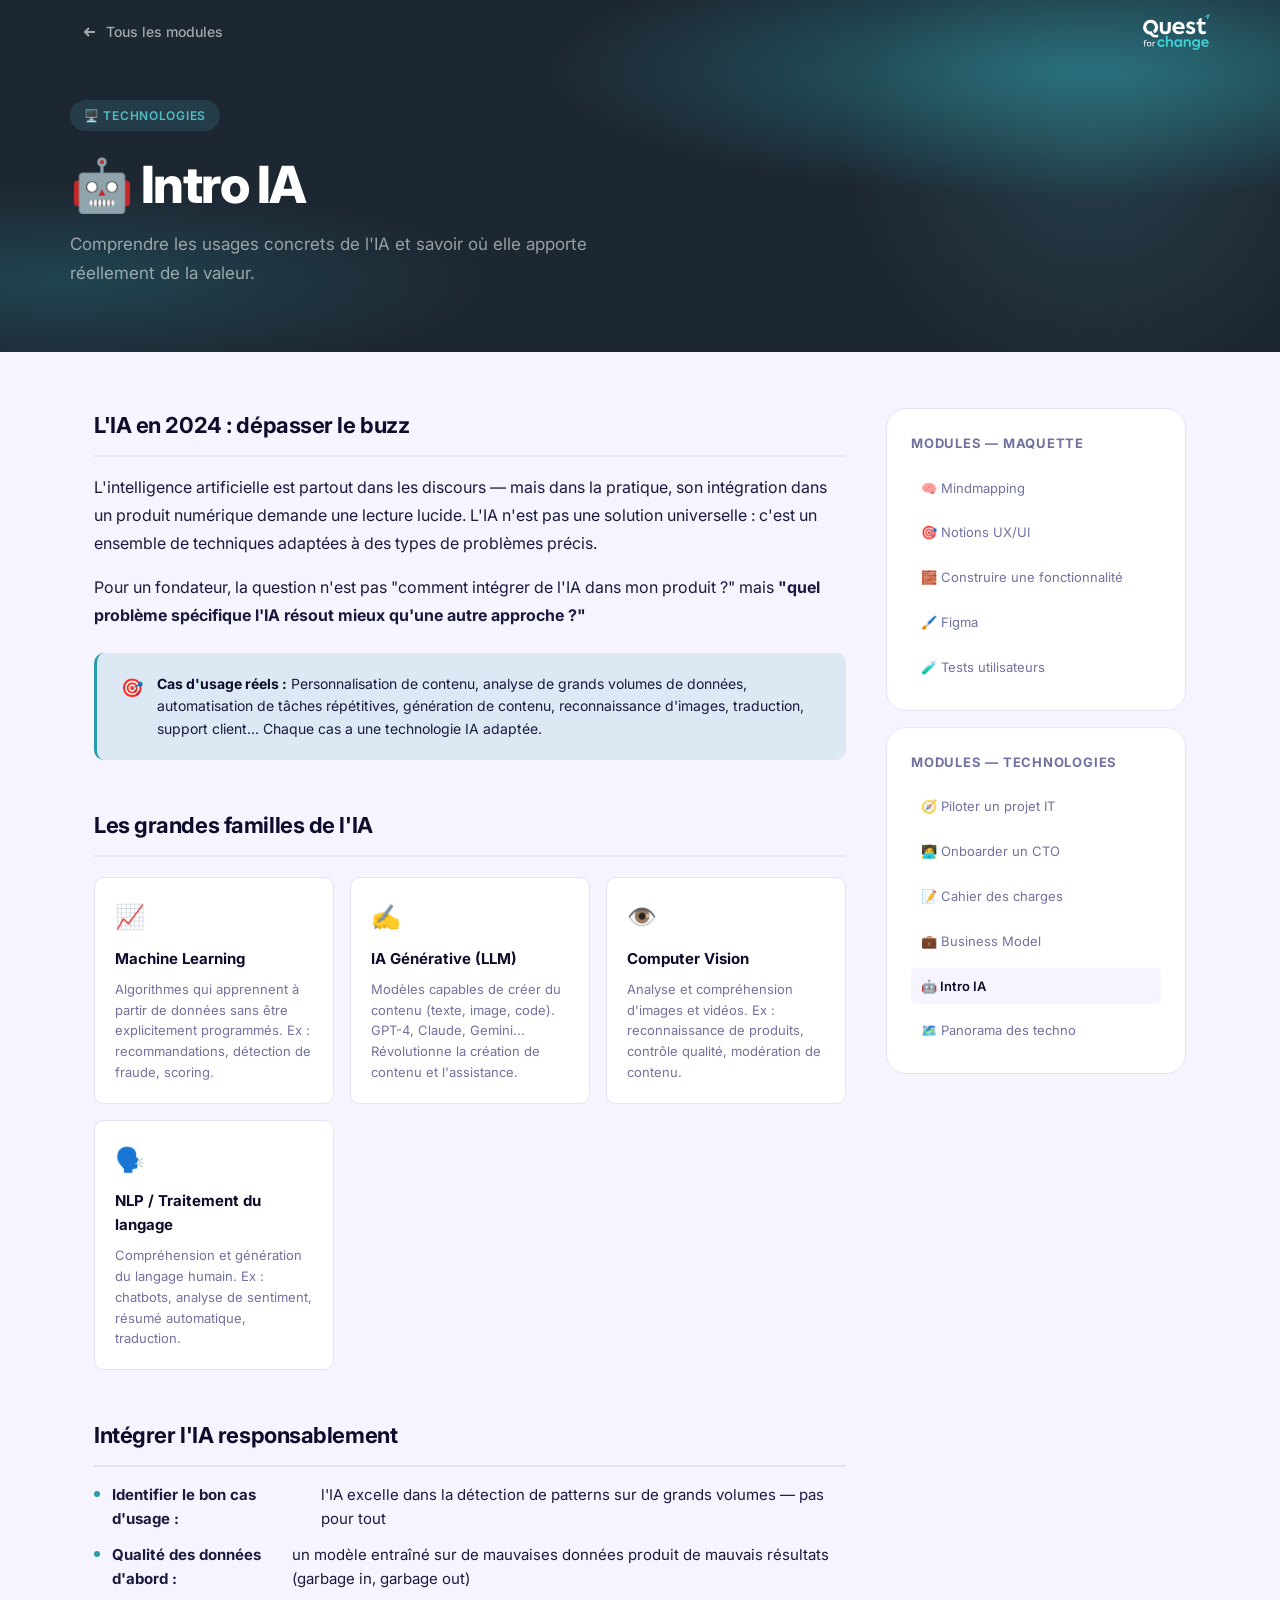
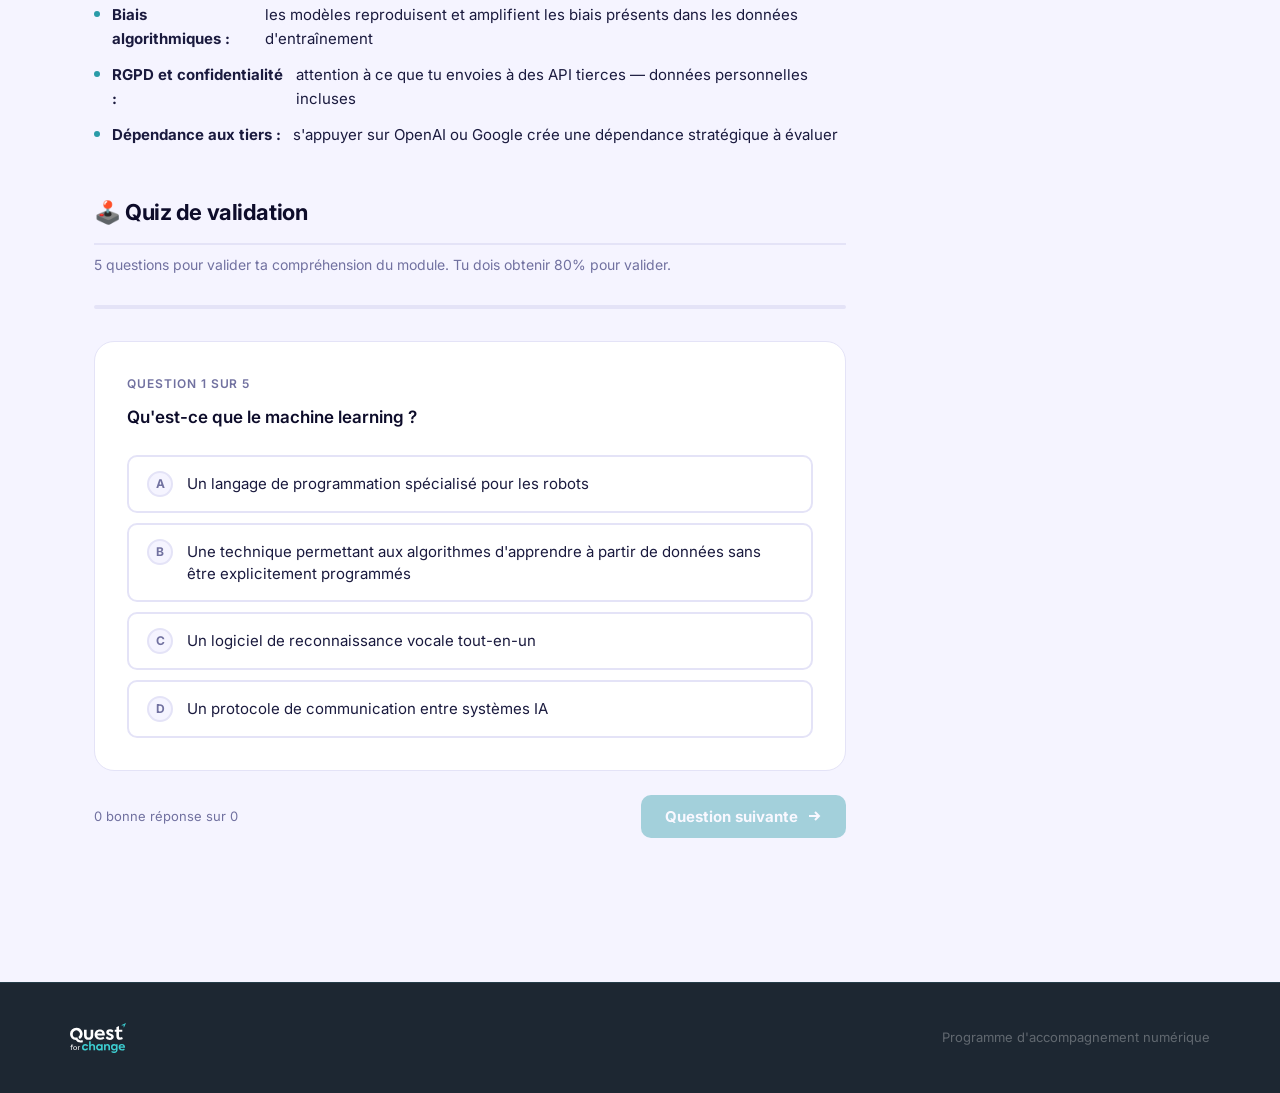
==== modules/intro-ia.html @ 34721a98 "Initial commit — Culturation site Quest for Change" ====
<!DOCTYPE html>
<html lang="fr">
<head>
  <meta charset="UTF-8" />
  <meta name="viewport" content="width=device-width, initial-scale=1.0" />
  <title>Intro IA — Culturation</title>
  <link rel="icon" href="../favicon.png" />
  <link rel="stylesheet" href="../css/style.css" />
</head>
<body>
  <nav class="nav">
    <div class="nav-inner">
      <a href="../index.html" class="nav-back">
        <svg viewBox="0 0 16 16" fill="none" stroke="currentColor" stroke-width="2"><path d="M13 8H3M7 4l-4 4 4 4"/></svg>
        Tous les modules
      </a>
      <img src="../logo.svg" alt="Quest for Change" class="nav-logo-img nav-logo-dark" />
    </div>
  </nav>

  <header class="module-hero tech">
    <div class="module-hero-inner">
      <div class="module-section-tag tech">🖥️ Technologies</div>
      <h1>🤖 Intro IA</h1>
      <p class="module-hero-desc">Comprendre les usages concrets de l'IA et savoir où elle apporte réellement de la valeur.</p>
    </div>
  </header>

  <div id="completed-banner" style="display:none; background: #D1FAE5; border-bottom: 1px solid #A7F3D0; padding: 12px 24px; align-items: center; gap: 12px;">
    <span style="font-size:18px">✅</span>
    <span style="font-size:14px; font-weight:600; color: #059669;">Module complété — Score : <span class="banner-score"></span></span>
    <button onclick="scrollToQuiz()" style="margin-left:auto; font-size:13px; background:none; border:1px solid #059669; color:#059669; padding:4px 12px; border-radius:6px; cursor:pointer; font-family:inherit;">Retenter le quiz</button>
  </div>

  <div class="module-main">
    <div class="module-content">

      <div class="content-section">
        <h2>L'IA en 2024 : dépasser le buzz</h2>
        <p>L'intelligence artificielle est partout dans les discours — mais dans la pratique, son intégration dans un produit numérique demande une lecture lucide. L'IA n'est pas une solution universelle : c'est un ensemble de techniques adaptées à des types de problèmes précis.</p>
        <p>Pour un fondateur, la question n'est pas "comment intégrer de l'IA dans mon produit ?" mais <strong>"quel problème spécifique l'IA résout mieux qu'une autre approche ?"</strong></p>
        <div class="callout info-tech">
          <span class="callout-icon">🎯</span>
          <p><strong>Cas d'usage réels :</strong> Personnalisation de contenu, analyse de grands volumes de données, automatisation de tâches répétitives, génération de contenu, reconnaissance d'images, traduction, support client... Chaque cas a une technologie IA adaptée.</p>
        </div>
      </div>

      <div class="content-section">
        <h2>Les grandes familles de l'IA</h2>
        <div class="concepts-grid">
          <div class="concept-card">
            <div class="concept-card-icon">📈</div>
            <h4>Machine Learning</h4>
            <p>Algorithmes qui apprennent à partir de données sans être explicitement programmés. Ex : recommandations, détection de fraude, scoring.</p>
          </div>
          <div class="concept-card">
            <div class="concept-card-icon">✍️</div>
            <h4>IA Générative (LLM)</h4>
            <p>Modèles capables de créer du contenu (texte, image, code). GPT-4, Claude, Gemini... Révolutionne la création de contenu et l'assistance.</p>
          </div>
          <div class="concept-card">
            <div class="concept-card-icon">👁️</div>
            <h4>Computer Vision</h4>
            <p>Analyse et compréhension d'images et vidéos. Ex : reconnaissance de produits, contrôle qualité, modération de contenu.</p>
          </div>
          <div class="concept-card">
            <div class="concept-card-icon">🗣️</div>
            <h4>NLP / Traitement du langage</h4>
            <p>Compréhension et génération du langage humain. Ex : chatbots, analyse de sentiment, résumé automatique, traduction.</p>
          </div>
        </div>
      </div>

      <div class="content-section">
        <h2>Intégrer l'IA responsablement</h2>
        <ul class="key-points">
          <li><strong>Identifier le bon cas d'usage :</strong> l'IA excelle dans la détection de patterns sur de grands volumes — pas pour tout</li>
          <li><strong>Qualité des données d'abord :</strong> un modèle entraîné sur de mauvaises données produit de mauvais résultats (garbage in, garbage out)</li>
          <li><strong>Biais algorithmiques :</strong> les modèles reproduisent et amplifient les biais présents dans les données d'entraînement</li>
          <li><strong>RGPD et confidentialité :</strong> attention à ce que tu envoies à des API tierces — données personnelles incluses</li>
          <li><strong>Dépendance aux tiers :</strong> s'appuyer sur OpenAI ou Google crée une dépendance stratégique à évaluer</li>
        </ul>
      </div>

      <div id="quiz-anchor" class="content-section quiz-section">
        <h2>🕹️ Quiz de validation</h2>
        <p class="quiz-intro">5 questions pour valider ta compréhension du module. Tu dois obtenir 80% pour valider.</p>
        <div id="quiz-container"></div>
        <div id="quiz-result" class="quiz-result">
          <div class="quiz-result-score"></div>
          <h3 class="quiz-result-title"></h3>
          <p class="quiz-result-desc"></p>
          <div class="quiz-result-actions">
            <button class="btn btn-ghost" onclick="retryQuiz()">
              <svg viewBox="0 0 16 16" fill="none" stroke="currentColor" stroke-width="2"><path d="M2 8a6 6 0 1010.5-4M2 4v4h4"/></svg>
              Recommencer
            </button>
            <a href="../index.html" class="btn btn-primary-tech">Retour aux modules <svg viewBox="0 0 16 16" fill="none" stroke="currentColor" stroke-width="2"><path d="M3 8h10M9 4l4 4-4 4"/></svg></a>
          </div>
        </div>
      </div>

    </div>

    <aside class="module-sidebar">
      <div class="sidebar-card">
        <h4>Modules — Maquette</h4>
        <ul class="sidebar-module-list">
          <li><a href="mindmapping.html" data-module="mindmapping">🧠 Mindmapping <span class="done-check" style="display:none">✓</span></a></li>
          <li><a href="ux-ui.html" data-module="ux-ui">🎯 Notions UX/UI <span class="done-check" style="display:none">✓</span></a></li>
          <li><a href="fonctionnalite.html" data-module="fonctionnalite">🧱 Construire une fonctionnalité <span class="done-check" style="display:none">✓</span></a></li>
          <li><a href="figma.html" data-module="figma">🖌️ Figma <span class="done-check" style="display:none">✓</span></a></li>
          <li><a href="tests-utilisateurs.html" data-module="tests-utilisateurs">🧪 Tests utilisateurs <span class="done-check" style="display:none">✓</span></a></li>
        </ul>
      </div>
      <div class="sidebar-card">
        <h4>Modules — Technologies</h4>
        <ul class="sidebar-module-list">
          <li><a href="piloter-it.html" data-module="piloter-it">🧭 Piloter un projet IT <span class="done-check" style="display:none">✓</span></a></li>
          <li><a href="onboarder-cto.html" data-module="onboarder-cto">🧑‍💻 Onboarder un CTO <span class="done-check" style="display:none">✓</span></a></li>
          <li><a href="cahier-des-charges.html" data-module="cahier-des-charges">📝 Cahier des charges <span class="done-check" style="display:none">✓</span></a></li>
          <li><a href="business-model.html" data-module="business-model">💼 Business Model <span class="done-check" style="display:none">✓</span></a></li>
          <li><a href="intro-ia.html" class="active" data-module="intro-ia">🤖 Intro IA <span class="done-check" style="display:none">✓</span></a></li>
          <li><a href="panorama-tech.html" data-module="panorama-tech">🗺️ Panorama des techno <span class="done-check" style="display:none">✓</span></a></li>
        </ul>
      </div>
    </aside>
  </div>

  <footer class="footer">
    <div class="footer-inner">
      <img src="../logo.svg" alt="Quest for Change" class="footer-logo-img" />
      <p class="footer-text">Programme d'accompagnement numérique</p>
    </div>
  </footer>

  <script src="../js/quiz.js"></script>
  <script>
    const questions = [
      {
        question: "Qu'est-ce que le machine learning ?",
        options: [
          "Un langage de programmation spécialisé pour les robots",
          "Une technique permettant aux algorithmes d'apprendre à partir de données sans être explicitement programmés",
          "Un logiciel de reconnaissance vocale tout-en-un",
          "Un protocole de communication entre systèmes IA"
        ],
        correct: 1
      },
      {
        question: "Quelle est la différence entre l'IA générative et l'IA discriminative ?",
        options: [
          "L'IA générative est payante, l'IA discriminative est open source",
          "L'IA générative crée du nouveau contenu, l'IA discriminative classe ou prédit à partir de données",
          "L'IA générative fonctionne sans données d'entraînement",
          "L'IA générative est une technologie plus ancienne"
        ],
        correct: 1
      },
      {
        question: "Dans quel cas l'IA apporte-t-elle le plus de valeur dans un produit numérique ?",
        options: [
          "Pour remplacer entièrement l'équipe de développement",
          "Pour automatiser des tâches répétitives, personnaliser l'expérience ou analyser de grandes masses de données",
          "Uniquement pour les grandes entreprises avec des millions d'utilisateurs",
          "Pour créer automatiquement des designs d'interface utilisateur"
        ],
        correct: 1
      },
      {
        question: "Qu'est-ce qu'un 'prompt' dans le contexte des LLM ?",
        options: [
          "Un bug dans le code d'un modèle d'IA",
          "L'instruction ou la question soumise au modèle pour obtenir une réponse",
          "Un type spécifique de données d'entraînement",
          "Un paramètre technique interne du modèle"
        ],
        correct: 1
      },
      {
        question: "Quels sont les risques principaux à considérer lors de l'intégration de l'IA dans un produit ?",
        options: [
          "L'IA est toujours précise donc les risques sont négligeables",
          "Uniquement le coût d'implémentation technique",
          "Les biais algorithmiques, la confidentialité des données et la dépendance à des services tiers",
          "Le risque que l'IA devienne autonome et incontrôlable"
        ],
        correct: 2
      }
    ];
    const quizInstance = new Quiz('intro-ia', questions, 'tech');
  </script>
</body>
</html>
---- css/style.css ----
/* =============================================
   CULTURATION — Design System
   ============================================= */

@import url('https://fonts.googleapis.com/css2?family=Inter:ital,wght@0,300;0,400;0,500;0,600;0,700;0,800;1,700;1,800&display=swap');

:root {
  --font: 'Inter', -apple-system, sans-serif;

  /* Colors */
  --bg: #F5F4FF;
  --dark: #0D0C2A;
  --text: #1A1A3E;
  --muted: #7171A0;
  --white: #FFFFFF;
  --border: #E4E3F7;

  /* Brand colors */
  --brand: #52BEC7;
  --brand-dark: #1D2732;

  /* Maquette → teal vif (proche #52BEC7) */
  --maquette: #52BEC7;
  --maquette-light: rgba(82, 190, 199, 0.12);
  --maquette-mid: rgba(82, 190, 199, 0.45);

  /* Tech → teal profond (nuance plus sombre, proche #1D2732) */
  --tech: #2A9BA8;
  --tech-light: rgba(42, 155, 168, 0.12);
  --tech-mid: rgba(42, 155, 168, 0.45);

  /* Feedback */
  --success: #059669;
  --success-light: #D1FAE5;
  --error: #DC2626;
  --error-light: #FEE2E2;
  --warning: #D97706;
  --warning-light: #FEF3C7;

  /* Layout */
  --radius: 20px;
  --radius-sm: 10px;
  --radius-xs: 6px;
  --shadow: 0 2px 20px rgba(13, 12, 42, 0.07);
  --shadow-md: 0 8px 40px rgba(13, 12, 42, 0.12);
  --shadow-lg: 0 20px 60px rgba(13, 12, 42, 0.18);
  --transition: all 0.25s cubic-bezier(0.4, 0, 0.2, 1);
  --max-w: 1140px;
}

/* ---- Reset ---- */
*, *::before, *::after { box-sizing: border-box; margin: 0; padding: 0; }
html { scroll-behavior: smooth; }
body {
  font-family: var(--font);
  background: var(--bg);
  color: var(--text);
  line-height: 1.6;
  -webkit-font-smoothing: antialiased;
}
img { display: block; max-width: 100%; }
a { color: inherit; text-decoration: none; }

/* =============================================
   NAV
   ============================================= */
.nav {
  position: fixed;
  top: 0;
  left: 0;
  right: 0;
  z-index: 100;
  background: transparent;
  border-bottom: 1px solid transparent;
  padding: 0 24px;
  transition: background 0.35s ease, border-color 0.35s ease, backdrop-filter 0.35s ease;
}
.nav.scrolled {
  background: rgba(29, 39, 50, 0.95);
  backdrop-filter: blur(16px);
  -webkit-backdrop-filter: blur(16px);
  border-bottom: 1px solid rgba(82, 190, 199, 0.15);
}
.nav-inner {
  max-width: var(--max-w);
  margin: 0 auto;
  height: 64px;
  display: flex;
  align-items: center;
  justify-content: space-between;
  gap: 16px;
}
.nav-logo {
  display: flex;
  align-items: center;
  gap: 10px;
  font-weight: 700;
  font-size: 17px;
  color: var(--dark);
}
.nav-logo-dot {
  width: 8px;
  height: 8px;
  border-radius: 50%;
  background: linear-gradient(135deg, var(--maquette), var(--tech));
}

/* Logo images nav & footer */
.nav-logo-img {
  height: 36px;
  width: auto;
  display: block;
}
.nav-logo-dark {
  /* Logo blanc — visible sur hero sombre et nav sombre au scroll */
}
.footer-logo-img {
  height: 30px;
  width: auto;
  display: block;
  /* SVG white paths stay white on dark footer */
}
.nav-back {
  display: flex;
  align-items: center;
  gap: 8px;
  font-size: 14px;
  font-weight: 500;
  color: rgba(255,255,255,0.6);
  transition: var(--transition);
  padding: 6px 12px;
  border-radius: var(--radius-xs);
}
.nav-back:hover { color: rgba(255,255,255,0.95); background: rgba(255,255,255,0.08); }
.nav-back svg { width: 16px; height: 16px; }

/* =============================================
   HERO — Index (style Revox : mesh gradient plein écran)
   ============================================= */
.hero {
  min-height: 100vh;
  display: flex;
  flex-direction: column;
  align-items: center;
  justify-content: center;
  padding: 160px 24px 80px;
  position: relative;
  overflow: hidden;
  text-align: center;

  /* Mesh gradient — #1D2732 (dark) + #52BEC7 (teal) */
  background-color: #1D2732;
  background-image:
    radial-gradient(ellipse 70% 60% at 80% 20%, rgba(82, 190, 199, 0.5) 0%, transparent 60%),
    radial-gradient(ellipse 60% 50% at 10% 70%, rgba(82, 190, 199, 0.35) 0%, transparent 55%),
    radial-gradient(ellipse 80% 70% at 50% 0%,  rgba(82, 190, 199, 0.2)  0%, transparent 65%),
    radial-gradient(ellipse 100% 50% at 50% 100%, rgba(29, 39, 50, 0.9)  0%, transparent 70%);
}

.hero-inner {
  max-width: 760px;
  margin: 0 auto;
  position: relative;
  z-index: 1;
  display: flex;
  flex-direction: column;
  align-items: center;
  gap: 0;
}

.hero-badge {
  display: inline-flex;
  align-items: center;
  gap: 0;
  background: rgba(255,255,255,0.12);
  border: 1px solid rgba(255,255,255,0.22);
  backdrop-filter: blur(12px);
  color: rgba(255,255,255,0.9);
  font-size: 13px;
  font-weight: 500;
  padding: 5px 6px 5px 6px;
  border-radius: 100px;
  margin-bottom: 48px;
}
.hero-badge-pill {
  background: rgba(255,255,255,0.9);
  color: #1A0A3E;
  font-size: 12px;
  font-weight: 700;
  padding: 4px 12px;
  border-radius: 100px;
  margin-right: 10px;
}
.hero-badge-text {
  padding-right: 10px;
  color: rgba(255,255,255,0.8);
}

.hero h1 {
  font-size: clamp(44px, 7vw, 88px);
  font-weight: 800;
  color: #FFFFFF;
  line-height: 1.08;
  letter-spacing: -0.04em;
  margin-bottom: 0;
}
.hero h1 em {
  font-style: italic;
  font-weight: 800;
  color: #52BEC7;
  letter-spacing: -0.05em;
}

.hero-desc {
  font-size: 17px;
  color: rgba(255,255,255,0.55);
  max-width: 460px;
  line-height: 1.7;
  margin-top: 28px;
  margin-bottom: 48px;
}

.hero-cta {
  display: inline-flex;
  align-items: center;
  gap: 14px;
  background: rgba(255,255,255,0.12);
  border: 1.5px solid rgba(255,255,255,0.25);
  backdrop-filter: blur(16px);
  color: #FFFFFF;
  font-family: var(--font);
  font-size: 13px;
  font-weight: 600;
  letter-spacing: 0.1em;
  text-transform: uppercase;
  padding: 18px 36px;
  border-radius: 100px;
  cursor: pointer;
  transition: var(--transition);
  text-decoration: none;
  margin-bottom: 80px;
}
.hero-cta:hover {
  background: rgba(255,255,255,0.2);
  border-color: rgba(255,255,255,0.4);
  transform: translateY(-2px);
}
.hero-cta-icon {
  display: flex;
  align-items: center;
  gap: 3px;
}
.hero-cta-icon span {
  display: inline-block;
  width: 3px;
  background: rgba(255,255,255,0.7);
  border-radius: 10px;
  animation: wave 1.2s ease-in-out infinite;
}
.hero-cta-icon span:nth-child(1) { height: 8px;  animation-delay: 0s; }
.hero-cta-icon span:nth-child(2) { height: 14px; animation-delay: 0.15s; }
.hero-cta-icon span:nth-child(3) { height: 20px; animation-delay: 0.3s; }
.hero-cta-icon span:nth-child(4) { height: 14px; animation-delay: 0.45s; }
.hero-cta-icon span:nth-child(5) { height: 8px;  animation-delay: 0.6s; }
@keyframes wave {
  0%, 100% { transform: scaleY(1);   opacity: 0.7; }
  50%       { transform: scaleY(1.5); opacity: 1; }
}

/* Stats strip at bottom of hero */
.hero-stats {
  display: flex;
  gap: 0;
  border-top: 1px solid rgba(255,255,255,0.12);
  padding-top: 40px;
  width: 100%;
  justify-content: center;
  flex-wrap: wrap;
}
.hero-stat {
  display: flex;
  flex-direction: column;
  align-items: center;
  gap: 4px;
  padding: 0 40px;
  border-right: 1px solid rgba(255,255,255,0.12);
}
.hero-stat:last-child { border-right: none; }
.hero-stat strong {
  font-size: 32px;
  font-weight: 800;
  color: #FFFFFF;
  letter-spacing: -0.03em;
}
.hero-stat span {
  font-size: 13px;
  color: rgba(255,255,255,0.4);
  font-weight: 400;
}

/* =============================================
   HERO MARQUEE
   ============================================= */
.hero-marquee-wrapper {
  width: 100%;
  overflow: hidden;
  border-top: 1px solid rgba(255,255,255,0.1);
  padding: 20px 0;
  /* Fade edges */
  mask-image: linear-gradient(to right, transparent 0%, black 8%, black 92%, transparent 100%);
  -webkit-mask-image: linear-gradient(to right, transparent 0%, black 8%, black 92%, transparent 100%);
}

.hero-marquee-track {
  display: flex;
  width: max-content;
  animation: marquee-scroll 32s linear infinite;
  will-change: transform;
}

.hero-marquee-track:hover {
  animation-play-state: paused;
}

.hero-marquee-items {
  display: flex;
  align-items: center;
  gap: 0;
  flex-shrink: 0;
  /* On force le même rendu sur chaque copie */
  min-width: max-content;
}

.marquee-logo {
  height: 28px;
  width: auto;
  object-fit: contain;
  opacity: 0.45;
  padding: 0 40px;
  flex-shrink: 0;
  transition: opacity 0.25s ease;
  filter: brightness(0) invert(1);
}

.marquee-logo:hover {
  opacity: 0.9;
}

@keyframes marquee-scroll {
  from { transform: translateX(0); }
  to   { transform: translateX(-50%); }
}

/* =============================================
   MAIN CONTENT
   ============================================= */
.main {
  max-width: var(--max-w);
  margin: 0 auto;
  padding: 64px 24px 96px;
}

/* =============================================
   SECTION HEADER
   ============================================= */
.section-header {
  display: flex;
  align-items: flex-start;
  gap: 20px;
  margin-bottom: 32px;
}
.section-icon {
  width: 48px;
  height: 48px;
  border-radius: 14px;
  display: flex;
  align-items: center;
  justify-content: center;
  font-size: 22px;
  flex-shrink: 0;
}
.section-icon.maquette,
.section-icon.tech { background: rgba(82, 190, 199, 0.12); }
.section-title {
  font-size: 22px;
  font-weight: 700;
  color: var(--dark);
  letter-spacing: -0.02em;
  margin-bottom: 6px;
}
.section-desc {
  font-size: 14px;
  color: var(--muted);
  line-height: 1.6;
  max-width: 560px;
}

.modules-section {
  margin-bottom: 64px;
}

/* =============================================
   MODULE CARDS GRID
   ============================================= */
.cards-grid {
  display: grid;
  grid-template-columns: repeat(auto-fill, minmax(300px, 1fr));
  gap: 16px;
}

.card {
  background: var(--white);
  border: 1px solid var(--border);
  border-radius: var(--radius);
  padding: 28px;
  display: flex;
  flex-direction: column;
  gap: 16px;
  transition: var(--transition);
  cursor: pointer;
  position: relative;
  overflow: hidden;
  text-decoration: none;
  color: inherit;
}
.card::before { display: none; }

/* Barre gauche via box-shadow inset — respecte le border-radius */
.card.maquette,
.card.tech { box-shadow: inset 3px 0 0 0 #52BEC7; }

.card:hover {
  transform: translateY(-3px);
  box-shadow: var(--shadow-md);
  border-color: transparent;
}
.card.maquette:hover,
.card.tech:hover { box-shadow: inset 3px 0 0 0 #52BEC7, 0 8px 40px rgba(82, 190, 199, 0.18); }

.card-top {
  display: flex;
  align-items: flex-start;
  justify-content: space-between;
  gap: 12px;
}
.card-emoji {
  font-size: 28px;
  line-height: 1;
}
.card-badge {
  font-size: 11px;
  font-weight: 600;
  letter-spacing: 0.06em;
  text-transform: uppercase;
  padding: 4px 10px;
  border-radius: 100px;
  flex-shrink: 0;
}
.card-badge.maquette { background: var(--maquette-light); color: var(--maquette); }
.card-badge.tech     { background: var(--tech-light);     color: var(--tech); }

.card-completed-badge {
  display: none;
  align-items: center;
  gap: 4px;
  font-size: 11px;
  font-weight: 600;
  color: var(--success);
  background: var(--success-light);
  padding: 4px 10px;
  border-radius: 100px;
  flex-shrink: 0;
}
.card-completed-badge svg { width: 12px; height: 12px; }
.card.is-done .card-badge { display: none; }
.card.is-done .card-completed-badge { display: flex; }

.card h3 {
  font-size: 17px;
  font-weight: 700;
  color: var(--dark);
  letter-spacing: -0.02em;
  line-height: 1.3;
}
.card p {
  font-size: 14px;
  color: var(--muted);
  line-height: 1.6;
  flex: 1;
}
.card-footer {
  display: flex;
  align-items: center;
  justify-content: space-between;
  padding-top: 16px;
  border-top: 1px solid var(--border);
}
.card-cta {
  display: flex;
  align-items: center;
  gap: 6px;
  font-size: 13px;
  font-weight: 600;
  transition: var(--transition);
}
.card.maquette .card-cta { color: var(--maquette); }
.card.tech .card-cta { color: var(--tech); }
.card-cta svg { width: 14px; height: 14px; transition: var(--transition); }
.card:hover .card-cta svg { transform: translateX(3px); }
.card-quiz {
  font-size: 12px;
  color: var(--muted);
  display: flex;
  align-items: center;
  gap: 5px;
}
.card-quiz svg { width: 13px; height: 13px; }

/* =============================================
   MODULE PAGE — HERO
   ============================================= */
.module-hero {
  padding: 100px 24px 64px;
  position: relative;
  overflow: hidden;
}
.module-hero.maquette {
  background-color: #1D2732;
  background-image:
    radial-gradient(ellipse 70% 60% at 85% 20%, rgba(82, 190, 199, 0.5)  0%, transparent 60%),
    radial-gradient(ellipse 60% 50% at 5%  80%, rgba(82, 190, 199, 0.2)  0%, transparent 55%);
}
.module-hero.tech {
  background-color: #1D2732;
  background-image:
    radial-gradient(ellipse 70% 60% at 85% 20%, rgba(42, 155, 168, 0.55) 0%, transparent 60%),
    radial-gradient(ellipse 60% 50% at 5%  80%, rgba(42, 155, 168, 0.25) 0%, transparent 55%);
}
.module-hero::before {
  content: '';
  position: absolute;
  top: -30%; right: -5%;
  width: 500px; height: 500px;
  pointer-events: none;
  background: radial-gradient(circle, rgba(82, 190, 199, 0.15) 0%, transparent 70%);
}
.module-hero-inner {
  max-width: var(--max-w);
  margin: 0 auto;
  position: relative;
  z-index: 1;
}
.module-section-tag {
  display: inline-flex;
  align-items: center;
  gap: 7px;
  font-size: 12px;
  font-weight: 600;
  letter-spacing: 0.06em;
  text-transform: uppercase;
  padding: 6px 14px;
  border-radius: 100px;
  margin-bottom: 24px;
}
.module-section-tag.maquette,
.module-section-tag.tech { background: rgba(82, 190, 199, 0.15); color: #52BEC7; }
.module-hero h1 {
  font-size: clamp(30px, 4vw, 52px);
  font-weight: 800;
  color: #FFFFFF;
  letter-spacing: -0.03em;
  line-height: 1.15;
  margin-bottom: 16px;
  max-width: 700px;
}
.module-hero-desc {
  font-size: 17px;
  color: rgba(255,255,255,0.55);
  max-width: 540px;
  line-height: 1.7;
}

/* =============================================
   MODULE CONTENT
   ============================================= */
.module-main {
  max-width: var(--max-w);
  margin: 0 auto;
  padding: 56px 24px 96px;
  display: grid;
  grid-template-columns: 1fr 300px;
  gap: 40px;
  align-items: start;
}
@media (max-width: 900px) {
  .module-main { grid-template-columns: 1fr; }
}

.module-content { min-width: 0; }
.module-sidebar { position: sticky; top: 88px; }

/* Content blocks */
.content-section {
  margin-bottom: 48px;
}
.content-section h2 {
  font-size: 22px;
  font-weight: 700;
  color: var(--dark);
  letter-spacing: -0.02em;
  margin-bottom: 16px;
  padding-bottom: 12px;
  border-bottom: 2px solid var(--border);
}
.content-section p {
  font-size: 16px;
  color: var(--text);
  line-height: 1.75;
  margin-bottom: 16px;
}
.content-section p:last-child { margin-bottom: 0; }

/* Key concepts grid */
.concepts-grid {
  display: grid;
  grid-template-columns: repeat(auto-fill, minmax(240px, 1fr));
  gap: 16px;
  margin-top: 20px;
}
.concept-card {
  background: var(--white);
  border: 1px solid var(--border);
  border-radius: var(--radius-sm);
  padding: 20px;
}
.concept-card-icon {
  font-size: 24px;
  margin-bottom: 10px;
}
.concept-card h4 {
  font-size: 15px;
  font-weight: 700;
  color: var(--dark);
  margin-bottom: 8px;
}
.concept-card p {
  font-size: 13px;
  color: var(--muted);
  line-height: 1.6;
  margin: 0;
}

/* Key points list */
.key-points {
  list-style: none;
  display: flex;
  flex-direction: column;
  gap: 12px;
  margin-top: 16px;
}
.key-points li {
  display: flex;
  gap: 12px;
  align-items: flex-start;
  font-size: 15px;
  color: var(--text);
  line-height: 1.6;
}
.key-points li::before {
  content: '';
  width: 6px;
  height: 6px;
  border-radius: 50%;
  margin-top: 8px;
  flex-shrink: 0;
}
.maquette .key-points li::before,
.module-hero.maquette ~ .module-main .key-points li::before { background: var(--maquette); }
.module-hero.tech ~ .module-main .key-points li::before { background: var(--tech); }

/* Callout */
.callout {
  border-radius: var(--radius-sm);
  padding: 20px 24px;
  margin: 24px 0;
  display: flex;
  gap: 14px;
  align-items: flex-start;
}
.callout.info {
  background: var(--maquette-light);
  border-left: 3px solid var(--maquette);
}
.callout.info-tech {
  background: var(--tech-light);
  border-left: 3px solid var(--tech);
}
.callout strong { color: var(--brand-dark); }
.callout-icon { font-size: 18px; flex-shrink: 0; margin-top: 1px; }
.callout p { font-size: 14px; color: var(--text); line-height: 1.6; margin: 0; }
.callout strong { color: var(--dark); }

/* Sidebar */
.sidebar-card {
  background: var(--white);
  border: 1px solid var(--border);
  border-radius: var(--radius);
  padding: 24px;
  margin-bottom: 16px;
}
.sidebar-card h4 {
  font-size: 13px;
  font-weight: 700;
  text-transform: uppercase;
  letter-spacing: 0.06em;
  color: var(--muted);
  margin-bottom: 16px;
}
.sidebar-module-list {
  list-style: none;
  display: flex;
  flex-direction: column;
  gap: 8px;
}
.sidebar-module-list li a {
  display: flex;
  align-items: center;
  gap: 10px;
  font-size: 13px;
  color: var(--muted);
  padding: 8px 10px;
  border-radius: var(--radius-xs);
  transition: var(--transition);
}
.sidebar-module-list li a:hover { background: var(--bg); color: var(--text); }
.sidebar-module-list li a.active { font-weight: 600; color: var(--dark); background: var(--bg); }
.sidebar-module-list li a .done-check {
  width: 16px; height: 16px;
  background: var(--success);
  border-radius: 50%;
  color: white;
  display: flex;
  align-items: center;
  justify-content: center;
  font-size: 9px;
  margin-left: auto;
  flex-shrink: 0;
}

/* =============================================
   QUIZ
   ============================================= */
.quiz-section {
  margin-top: 16px;
}
.quiz-section h2 {
  font-size: 22px;
  font-weight: 700;
  color: var(--dark);
  letter-spacing: -0.02em;
  margin-bottom: 8px;
}
.quiz-section .quiz-intro {
  font-size: 14px;
  color: var(--muted);
  margin-bottom: 28px;
}

/* Progress bar */
.quiz-progress-bar {
  background: var(--border);
  border-radius: 100px;
  height: 4px;
  margin-bottom: 32px;
  overflow: hidden;
}
.quiz-progress-fill {
  height: 100%;
  border-radius: 100px;
  transition: width 0.4s ease;
}
.quiz-progress-fill.maquette { background: linear-gradient(90deg, var(--maquette), #3AADB6); }
.quiz-progress-fill.tech { background: linear-gradient(90deg, var(--tech), #1D8A96); }

.quiz-question-block {
  background: var(--white);
  border: 1px solid var(--border);
  border-radius: var(--radius);
  padding: 32px;
  margin-bottom: 16px;
}
.quiz-question-num {
  font-size: 12px;
  font-weight: 600;
  text-transform: uppercase;
  letter-spacing: 0.08em;
  color: var(--muted);
  margin-bottom: 12px;
}
.quiz-question-text {
  font-size: 17px;
  font-weight: 600;
  color: var(--dark);
  line-height: 1.5;
  margin-bottom: 24px;
}
.quiz-options {
  display: flex;
  flex-direction: column;
  gap: 10px;
}
.quiz-option {
  display: flex;
  align-items: flex-start;
  gap: 14px;
  padding: 14px 18px;
  border: 2px solid var(--border);
  border-radius: var(--radius-sm);
  cursor: pointer;
  transition: var(--transition);
  background: var(--white);
  text-align: left;
  width: 100%;
  font-family: var(--font);
}
.quiz-option:hover:not(:disabled) {
  border-color: var(--muted);
  background: var(--bg);
}
.quiz-option .option-letter {
  width: 26px;
  height: 26px;
  border-radius: 50%;
  background: var(--bg);
  border: 2px solid var(--border);
  display: flex;
  align-items: center;
  justify-content: center;
  font-size: 12px;
  font-weight: 700;
  color: var(--muted);
  flex-shrink: 0;
  transition: var(--transition);
}
.quiz-option .option-text {
  font-size: 15px;
  color: var(--text);
  line-height: 1.5;
  padding-top: 2px;
}
.quiz-option.selected { border-color: var(--muted); background: var(--bg); }
.quiz-option.selected .option-letter { border-color: var(--dark); background: var(--dark); color: white; }

/* Maquette theme — teal vif */
.quiz-maquette .quiz-option.selected { border-color: var(--maquette); }
.quiz-maquette .quiz-option.selected .option-letter { border-color: var(--maquette); background: var(--maquette); color: var(--brand-dark); }
.quiz-maquette .quiz-option.correct { border-color: var(--success); background: var(--success-light); }
.quiz-maquette .quiz-option.correct .option-letter { border-color: var(--success); background: var(--success); color: white; }
.quiz-maquette .quiz-option.incorrect { border-color: var(--error); background: var(--error-light); }
.quiz-maquette .quiz-option.incorrect .option-letter { border-color: var(--error); background: var(--error); color: white; }

/* Tech theme — teal profond */
.quiz-tech .quiz-option.selected { border-color: var(--tech); }
.quiz-tech .quiz-option.selected .option-letter { border-color: var(--tech); background: var(--tech); color: white; }
.quiz-tech .quiz-option.correct { border-color: var(--success); background: var(--success-light); }
.quiz-tech .quiz-option.correct .option-letter { border-color: var(--success); background: var(--success); color: white; }
.quiz-tech .quiz-option.incorrect { border-color: var(--error); background: var(--error-light); }
.quiz-tech .quiz-option.incorrect .option-letter { border-color: var(--error); background: var(--error); color: white; }

.quiz-option:disabled { cursor: default; }

.quiz-feedback {
  display: none;
  align-items: center;
  gap: 10px;
  padding: 12px 16px;
  border-radius: var(--radius-xs);
  font-size: 14px;
  font-weight: 500;
  margin-top: 16px;
}
.quiz-feedback.show { display: flex; }
.quiz-feedback.correct { background: var(--success-light); color: var(--success); }
.quiz-feedback.incorrect { background: var(--error-light); color: var(--error); }
.quiz-feedback svg { width: 18px; height: 18px; flex-shrink: 0; }

.quiz-nav {
  display: flex;
  align-items: center;
  justify-content: space-between;
  margin-top: 24px;
}
.quiz-counter {
  font-size: 13px;
  color: var(--muted);
}

/* Buttons */
.btn {
  display: inline-flex;
  align-items: center;
  gap: 8px;
  padding: 12px 24px;
  border-radius: var(--radius-sm);
  font-family: var(--font);
  font-size: 15px;
  font-weight: 600;
  cursor: pointer;
  transition: var(--transition);
  border: none;
  text-decoration: none;
}
.btn:disabled { opacity: 0.4; cursor: not-allowed; }
.btn-primary-maquette {
  background: var(--maquette);
  color: var(--brand-dark);
  font-weight: 700;
}
.btn-primary-maquette:hover:not(:disabled) {
  background: #3AADB6;
  transform: translateY(-1px);
  box-shadow: 0 4px 20px rgba(82, 190, 199, 0.35);
}
.btn-primary-tech {
  background: var(--tech);
  color: white;
  font-weight: 700;
}
.btn-primary-tech:hover:not(:disabled) {
  background: #228A96;
  transform: translateY(-1px);
  box-shadow: 0 4px 20px rgba(42, 155, 168, 0.35);
}
.btn-ghost {
  background: transparent;
  color: var(--muted);
  border: 1px solid var(--border);
}
.btn-ghost:hover:not(:disabled) { background: var(--bg); color: var(--text); }
.btn svg { width: 16px; height: 16px; }

/* Quiz Results */
.quiz-result {
  display: none;
  background: var(--white);
  border: 1px solid var(--border);
  border-radius: var(--radius);
  padding: 48px 40px;
  text-align: center;
}
.quiz-result.show { display: block; }
.quiz-result-score {
  width: 100px;
  height: 100px;
  border-radius: 50%;
  display: flex;
  align-items: center;
  justify-content: center;
  margin: 0 auto 24px;
  font-size: 32px;
  font-weight: 800;
  color: white;
}
.score-great { background: linear-gradient(135deg, var(--success), #10B981); }
.score-ok { background: linear-gradient(135deg, var(--warning), #F59E0B); }
.score-low { background: linear-gradient(135deg, var(--error), #EF4444); }
.quiz-result h3 {
  font-size: 24px;
  font-weight: 700;
  color: var(--dark);
  margin-bottom: 10px;
}
.quiz-result p {
  font-size: 16px;
  color: var(--muted);
  margin-bottom: 32px;
}
.quiz-result-actions {
  display: flex;
  gap: 12px;
  justify-content: center;
  flex-wrap: wrap;
}

/* =============================================
   FOOTER
   ============================================= */
.footer {
  background: #1D2732;
  border-top: 1px solid rgba(82, 190, 199, 0.15);
  padding: 40px 24px;
  text-align: center;
}
.footer-inner {
  max-width: var(--max-w);
  margin: 0 auto;
  display: flex;
  align-items: center;
  justify-content: space-between;
  gap: 20px;
  flex-wrap: wrap;
}
.footer-logo {
  display: flex;
  align-items: center;
  gap: 10px;
  font-weight: 700;
  font-size: 16px;
  color: rgba(255,255,255,0.8);
}
.footer-text {
  font-size: 13px;
  color: rgba(255,255,255,0.3);
}

/* =============================================
   RESPONSIVE
   ============================================= */
@media (max-width: 640px) {
  .hero { padding: 56px 20px 72px; }
  .hero-stats { gap: 24px; }
  .main { padding: 40px 20px 64px; }
  .module-hero { padding: 40px 20px 48px; }
  .module-main { padding: 32px 20px 64px; }
  .cards-grid { grid-template-columns: 1fr; }
  .quiz-question-block { padding: 24px 20px; }
  .quiz-result { padding: 32px 24px; }
  .btn { padding: 10px 18px; font-size: 14px; }
}
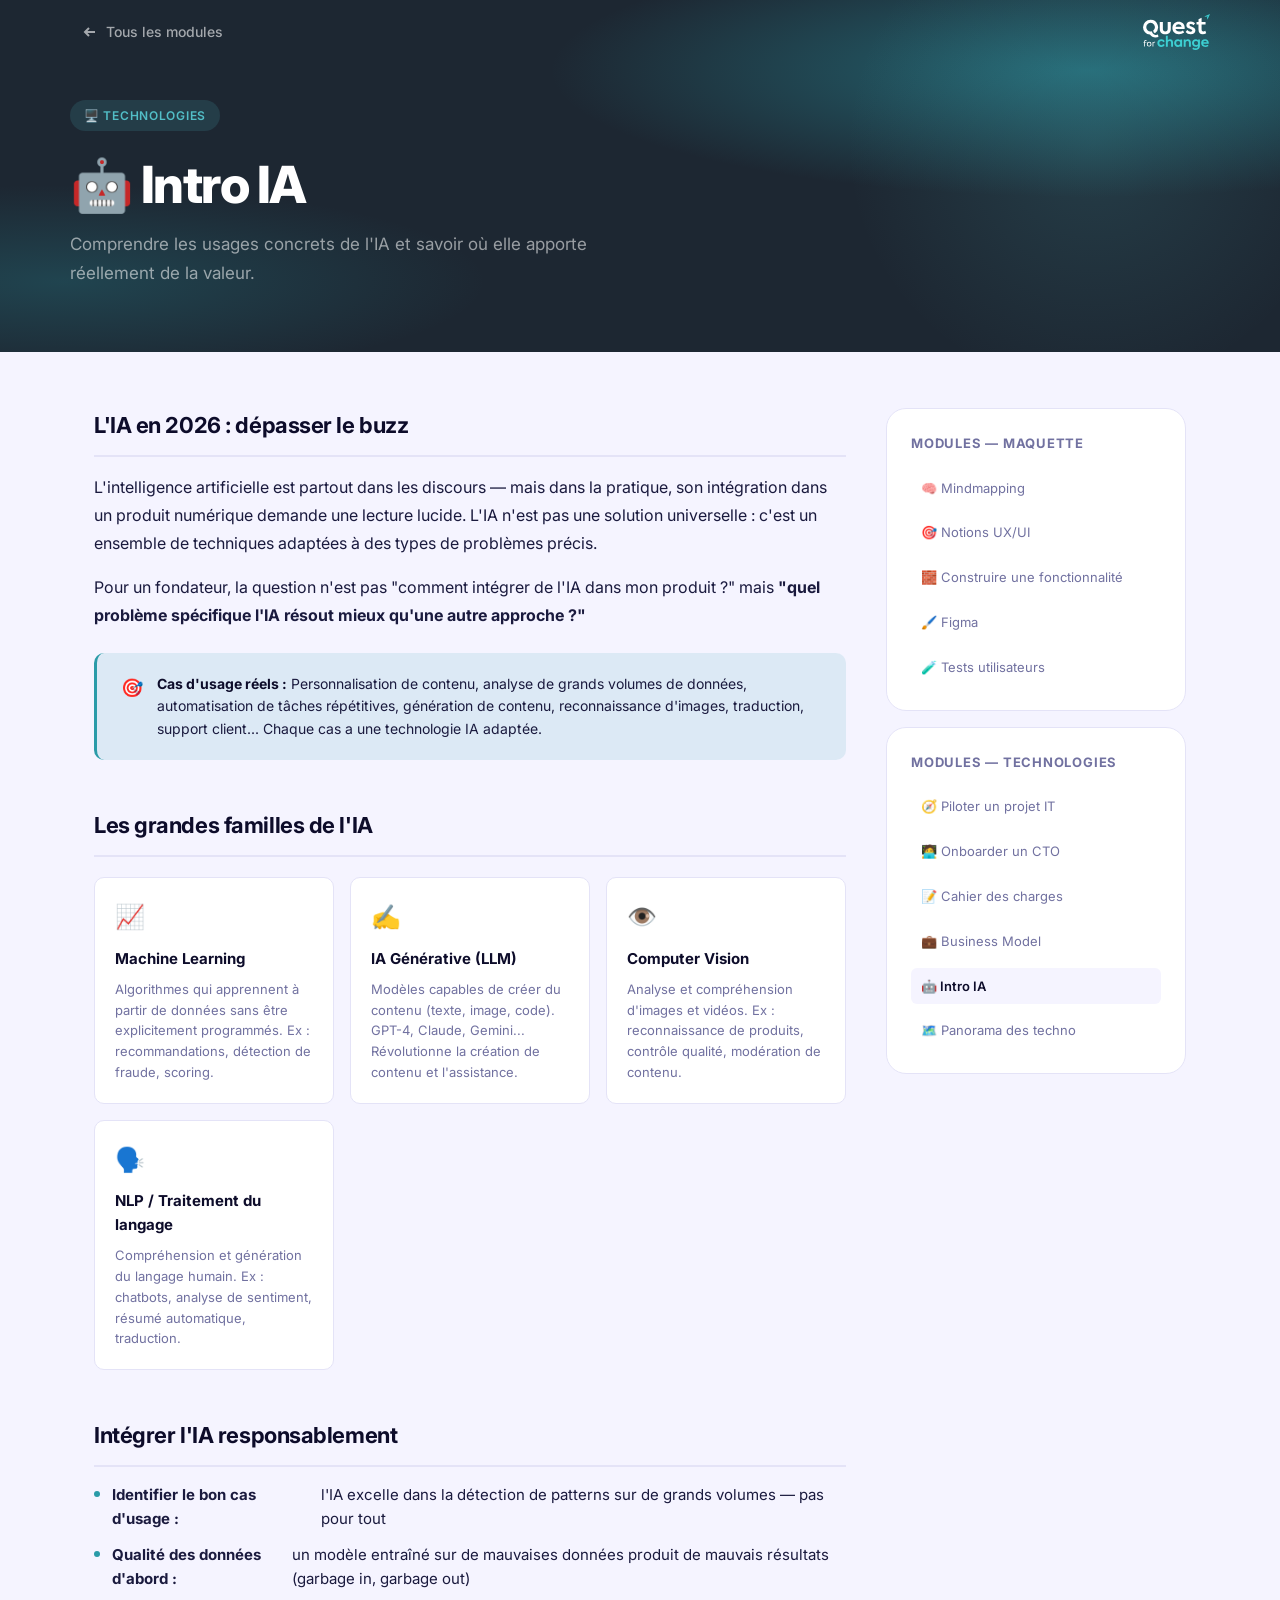
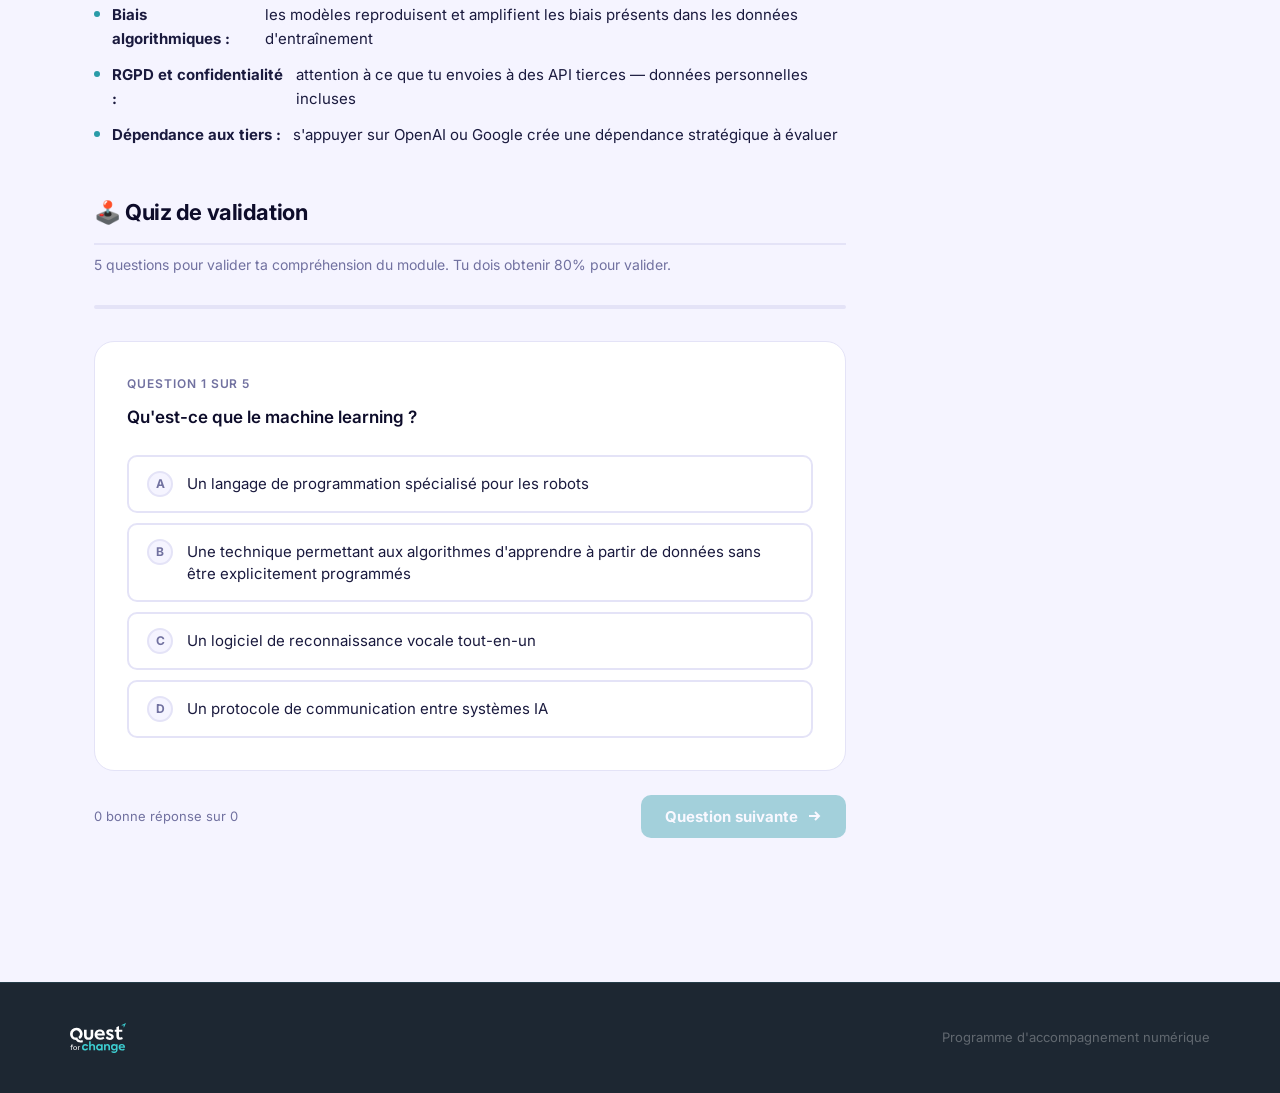
==== commit 93f4045e: "Update intro-ia.html" ====
--- a/modules/intro-ia.html
+++ b/modules/intro-ia.html
@@ -36,7 +36,7 @@
     <div class="module-content">
 
       <div class="content-section">
-        <h2>L'IA en 2024 : dépasser le buzz</h2>
+        <h2>L'IA en 2026 : dépasser le buzz</h2>
         <p>L'intelligence artificielle est partout dans les discours — mais dans la pratique, son intégration dans un produit numérique demande une lecture lucide. L'IA n'est pas une solution universelle : c'est un ensemble de techniques adaptées à des types de problèmes précis.</p>
         <p>Pour un fondateur, la question n'est pas "comment intégrer de l'IA dans mon produit ?" mais <strong>"quel problème spécifique l'IA résout mieux qu'une autre approche ?"</strong></p>
         <div class="callout info-tech">
